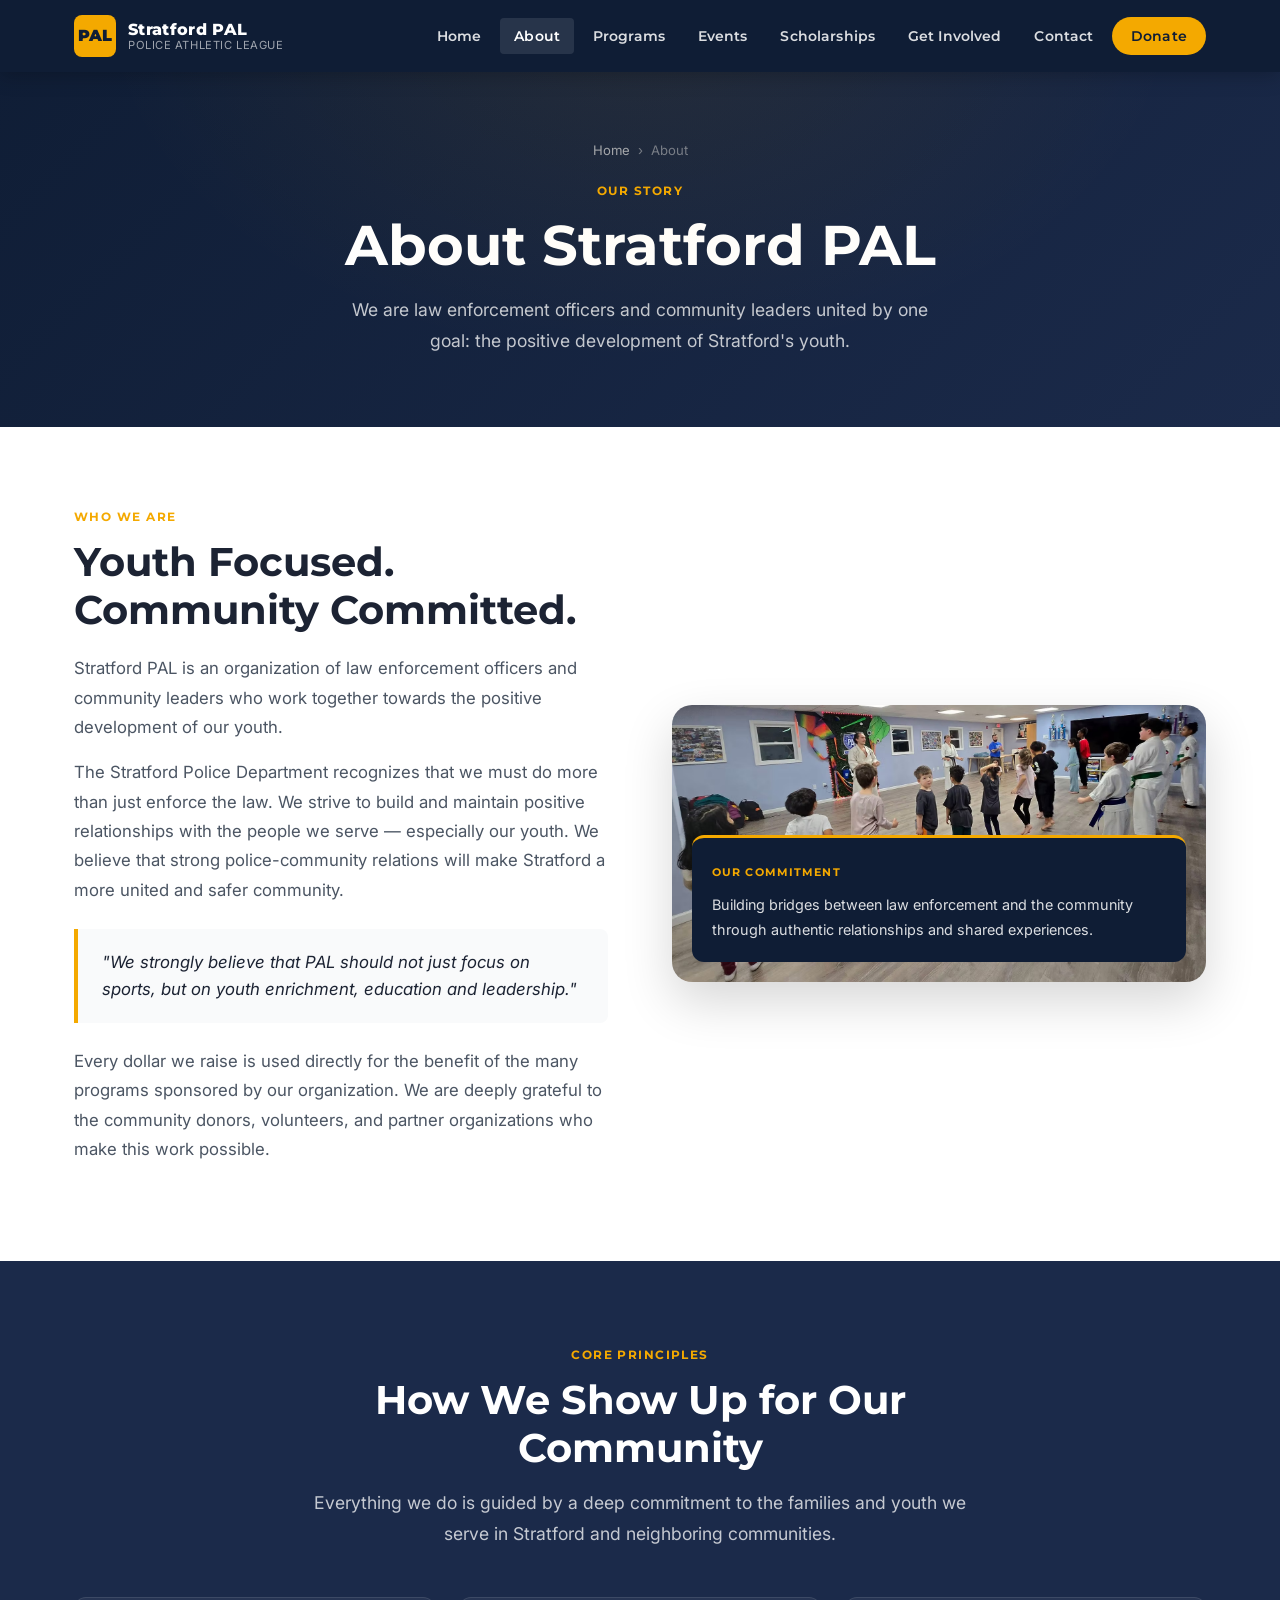
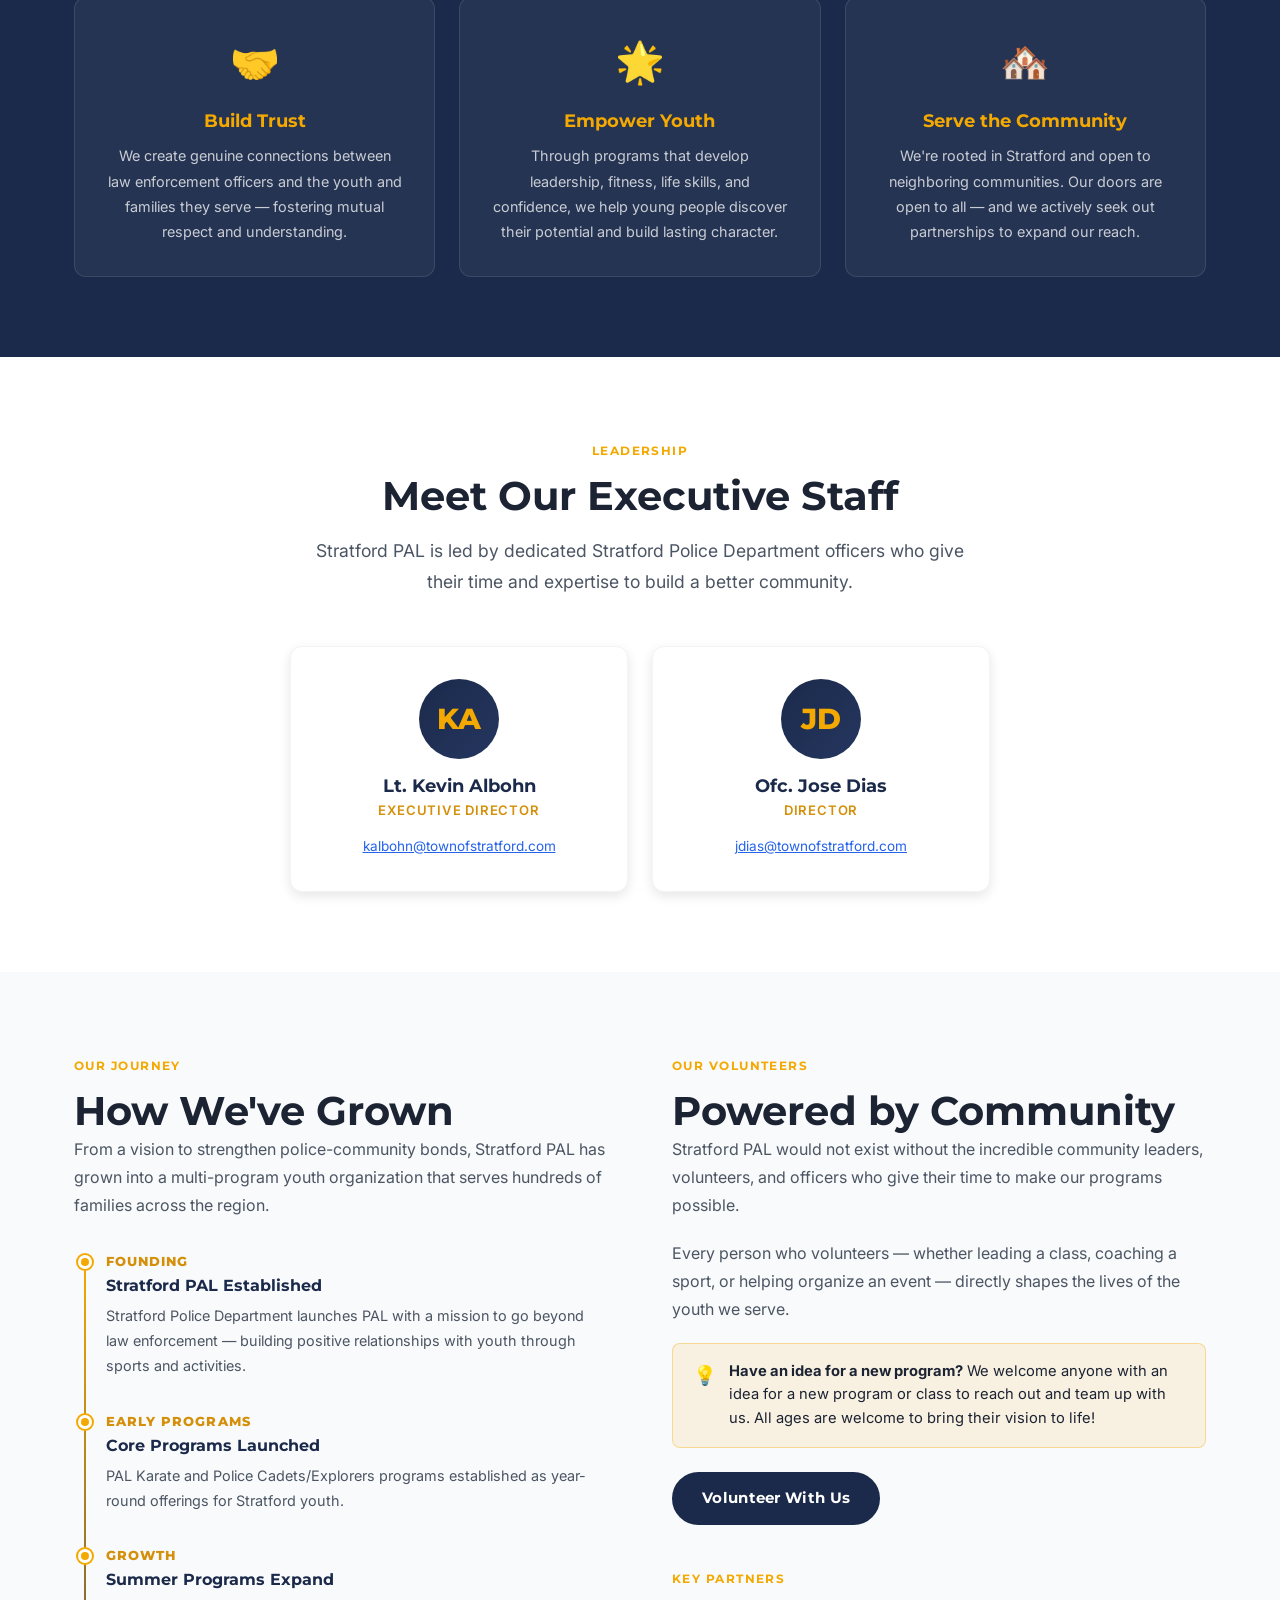
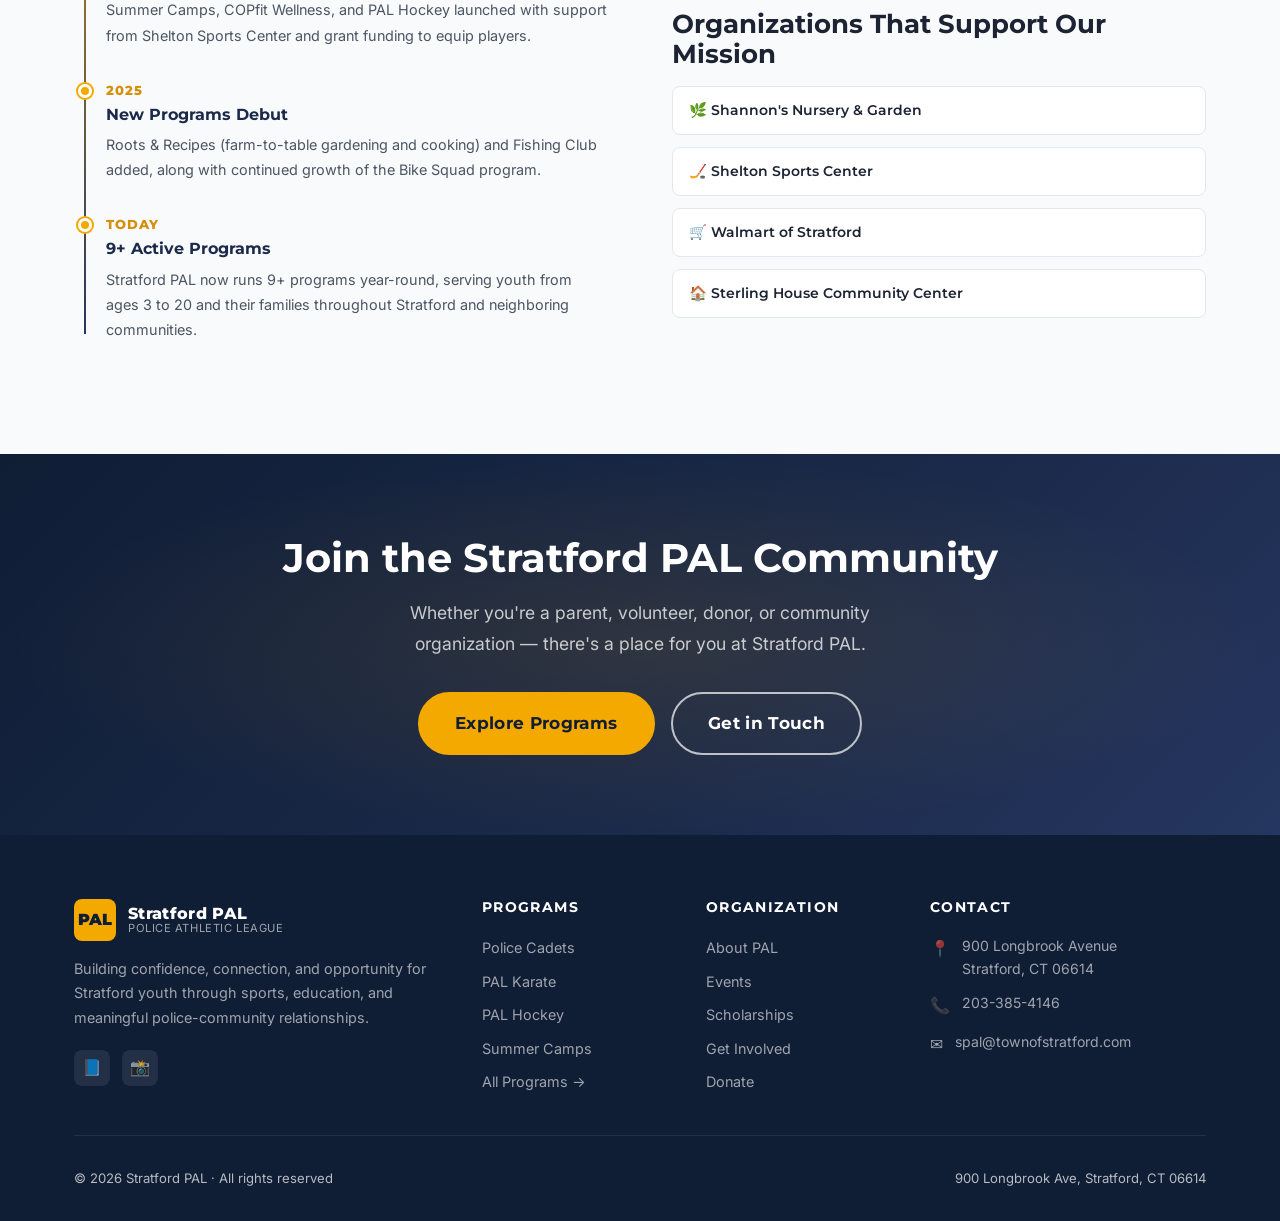
==== about.html @ ef8a8161 "Initial commit: Stratford PAL website redesign - Complete rebuild with 7 pages, modern design, and f" ====
<!DOCTYPE html>
<html lang="en">
<head>
  <meta charset="UTF-8" />
  <meta name="viewport" content="width=device-width, initial-scale=1.0" />
  <title>About Us — Stratford PAL</title>
  <meta name="description" content="Learn about the Stratford Police Athletic League — our mission, leadership team, history, and commitment to youth and community in Stratford, CT." />
  <link rel="preconnect" href="https://fonts.googleapis.com" />
  <link rel="preconnect" href="https://fonts.gstatic.com" crossorigin />
  <link href="https://fonts.googleapis.com/css2?family=Inter:wght@400;500;600&family=Montserrat:wght@600;700;800;900&display=swap" rel="stylesheet" />
  <link rel="stylesheet" href="css/styles.css" />
  <style>
    .animate-on-scroll {
      opacity: 0; transform: translateY(20px);
      transition: opacity 0.6s ease, transform 0.6s ease;
    }
    .animate-on-scroll.is-visible { opacity: 1; transform: translateY(0); }

    /* Timeline */
    .timeline { position: relative; padding-left: 32px; }
    .timeline::before {
      content: '';
      position: absolute;
      left: 10px; top: 8px; bottom: 8px;
      width: 2px;
      background: linear-gradient(to bottom, var(--gold), var(--navy-light));
    }
    .timeline-item { position: relative; margin-bottom: var(--space-8); }
    .timeline-dot {
      position: absolute;
      left: -28px; top: 4px;
      width: 14px; height: 14px;
      background: var(--gold);
      border-radius: 50%;
      border: 3px solid var(--white);
      box-shadow: 0 0 0 2px var(--gold);
    }
    .timeline-year {
      font-family: var(--font-head);
      font-weight: 800;
      font-size: 0.82rem;
      color: var(--gold-dark);
      text-transform: uppercase;
      letter-spacing: 0.08em;
      margin-bottom: var(--space-1);
    }
    .timeline-item h4 { color: var(--navy); margin-bottom: var(--space-2); font-size: 1rem; }
    .timeline-item p { font-size: 0.9rem; }

    /* Principles grid */
    .principles-grid {
      display: grid;
      grid-template-columns: repeat(3, 1fr);
      gap: var(--space-6);
    }
    .principle-card {
      text-align: center;
      padding: var(--space-8);
      background: rgba(255,255,255,0.05);
      border-radius: var(--radius-lg);
      border: 1px solid rgba(255,255,255,0.1);
    }
    .principle-card .p-icon { font-size: 2.5rem; margin-bottom: var(--space-4); }
    .principle-card h3 { color: var(--gold); margin-bottom: var(--space-3); font-size: 1.1rem; }
    .principle-card p { color: rgba(255,255,255,0.75); font-size: 0.9rem; }
    @media (max-width: 768px) {
      .principles-grid { grid-template-columns: 1fr; }
    }
  </style>
</head>
<body>

  <!-- Navigation -->
  <nav class="nav" role="navigation" aria-label="Main navigation">
    <div class="container">
      <div class="nav-inner">
        <a href="index.html" class="nav-logo">
          <div class="nav-logo-badge">PAL</div>
          <div class="nav-logo-text">
            <span class="nav-logo-name">Stratford PAL</span>
            <span class="nav-logo-sub">Police Athletic League</span>
          </div>
        </a>
        <div class="nav-links">
          <a href="index.html">Home</a>
          <a href="about.html" class="active">About</a>
          <a href="programs.html">Programs</a>
          <a href="events.html">Events</a>
          <a href="scholarships.html">Scholarships</a>
          <a href="get-involved.html">Get Involved</a>
          <a href="contact.html">Contact</a>
          <a href="https://donorbox.org/stratford-pal-donations" target="_blank" rel="noopener" class="nav-cta">Donate</a>
        </div>
        <button class="nav-hamburger" aria-label="Open menu" aria-expanded="false">
          <span></span><span></span><span></span>
        </button>
      </div>
    </div>
    <div class="nav-mobile">
      <a href="index.html">Home</a>
      <a href="about.html">About</a>
      <a href="programs.html">Programs</a>
      <a href="events.html">Events</a>
      <a href="scholarships.html">Scholarships</a>
      <a href="get-involved.html">Get Involved</a>
      <a href="contact.html">Contact</a>
      <a href="https://donorbox.org/stratford-pal-donations" target="_blank" rel="noopener">Donate</a>
    </div>
  </nav>

  <!-- Page Hero -->
  <section class="page-hero">
    <div class="container">
      <div class="breadcrumb">
        <a href="index.html">Home</a>
        <span>›</span>
        <span>About</span>
      </div>
      <span class="eyebrow">Our Story</span>
      <h1>About Stratford PAL</h1>
      <p>We are law enforcement officers and community leaders united by one goal: the positive development of Stratford's youth.</p>
    </div>
  </section>

  <!-- MISSION SECTION -->
  <section class="section">
    <div class="container">
      <div class="about-grid">
        <div class="about-content animate-on-scroll">
          <span class="eyebrow">Who We Are</span>
          <h2>Youth Focused.<br>Community Committed.</h2>
          <p>
            Stratford PAL is an organization of law enforcement officers and community leaders who work together towards the positive development of our youth.
          </p>
          <p>
            The Stratford Police Department recognizes that we must do more than just enforce the law. We strive to build and maintain positive relationships with the people we serve — especially our youth. We believe that strong police-community relations will make Stratford a more united and safer community.
          </p>
          <blockquote class="about-quote">
            "We strongly believe that PAL should not just focus on sports, but on youth enrichment, education and leadership."
          </blockquote>
          <p>
            Every dollar we raise is used directly for the benefit of the many programs sponsored by our organization. We are deeply grateful to the community donors, volunteers, and partner organizations who make this work possible.
          </p>
        </div>
        <div class="about-visual animate-on-scroll delay-2" style="position:relative;">
          <img src="assets/images/real-community.avif" alt="Stratford PAL officers and community members working together"
               style="width:100%;border-radius:var(--radius-xl);box-shadow:var(--shadow-xl);display:block;"/>
          <div style="position:absolute;bottom:var(--space-5);left:var(--space-5);right:var(--space-5);
                      background:var(--navy-dark);border-radius:var(--radius-lg);padding:var(--space-5);
                      border-top:3px solid var(--gold);">
            <span style="font-family:var(--font-head);font-weight:700;font-size:0.7rem;color:var(--gold);
                         text-transform:uppercase;letter-spacing:0.1em;">Our Commitment</span>
            <p style="color:rgba(255,255,255,0.85);font-size:0.9rem;margin-top:var(--space-2);margin-bottom:0;">
              Building bridges between law enforcement and the community through authentic relationships and shared experiences.
            </p>
          </div>
        </div>
      </div>
    </div>
  </section>

  <!-- PRINCIPLES -->
  <section class="section section--navy">
    <div class="container">
      <div class="section-header animate-on-scroll">
        <span class="eyebrow">Core Principles</span>
        <h2>How We Show Up for Our Community</h2>
        <p style="color: rgba(255,255,255,0.75);">Everything we do is guided by a deep commitment to the families and youth we serve in Stratford and neighboring communities.</p>
      </div>
      <div class="principles-grid">
        <div class="principle-card animate-on-scroll">
          <div class="p-icon">🤝</div>
          <h3>Build Trust</h3>
          <p>We create genuine connections between law enforcement officers and the youth and families they serve — fostering mutual respect and understanding.</p>
        </div>
        <div class="principle-card animate-on-scroll delay-1">
          <div class="p-icon">🌟</div>
          <h3>Empower Youth</h3>
          <p>Through programs that develop leadership, fitness, life skills, and confidence, we help young people discover their potential and build lasting character.</p>
        </div>
        <div class="principle-card animate-on-scroll delay-2">
          <div class="p-icon">🏘️</div>
          <h3>Serve the Community</h3>
          <p>We're rooted in Stratford and open to neighboring communities. Our doors are open to all — and we actively seek out partnerships to expand our reach.</p>
        </div>
      </div>
    </div>
  </section>

  <!-- LEADERSHIP TEAM -->
  <section class="section">
    <div class="container">
      <div class="section-header animate-on-scroll">
        <span class="eyebrow">Leadership</span>
        <h2>Meet Our Executive Staff</h2>
        <p>Stratford PAL is led by dedicated Stratford Police Department officers who give their time and expertise to build a better community.</p>
      </div>
      <div class="staff-grid animate-on-scroll delay-1">
        <div class="staff-card">
          <div class="staff-avatar">KA</div>
          <h3>Lt. Kevin Albohn</h3>
          <div class="staff-role">Executive Director</div>
          <a href="mailto:kalbohn@townofstratford.com" class="staff-email">kalbohn@townofstratford.com</a>
        </div>
        <div class="staff-card">
          <div class="staff-avatar">JD</div>
          <h3>Ofc. Jose Dias</h3>
          <div class="staff-role">Director</div>
          <a href="mailto:jdias@townofstratford.com" class="staff-email">jdias@townofstratford.com</a>
        </div>
      </div>
    </div>
  </section>

  <!-- HISTORY TIMELINE -->
  <section class="section section--bg">
    <div class="container">
      <div style="display: grid; grid-template-columns: 1fr 1fr; gap: var(--space-16); align-items: start;">
        <div class="animate-on-scroll">
          <span class="eyebrow">Our Journey</span>
          <h2>How We've Grown</h2>
          <p style="margin-bottom: var(--space-8);">From a vision to strengthen police-community bonds, Stratford PAL has grown into a multi-program youth organization that serves hundreds of families across the region.</p>
          <div class="timeline">
            <div class="timeline-item">
              <div class="timeline-dot"></div>
              <div class="timeline-year">Founding</div>
              <h4>Stratford PAL Established</h4>
              <p>Stratford Police Department launches PAL with a mission to go beyond law enforcement — building positive relationships with youth through sports and activities.</p>
            </div>
            <div class="timeline-item">
              <div class="timeline-dot"></div>
              <div class="timeline-year">Early Programs</div>
              <h4>Core Programs Launched</h4>
              <p>PAL Karate and Police Cadets/Explorers programs established as year-round offerings for Stratford youth.</p>
            </div>
            <div class="timeline-item">
              <div class="timeline-dot"></div>
              <div class="timeline-year">Growth</div>
              <h4>Summer Programs Expand</h4>
              <p>Summer Camps, COPfit Wellness, and PAL Hockey launched with support from Shelton Sports Center and grant funding to equip players.</p>
            </div>
            <div class="timeline-item">
              <div class="timeline-dot"></div>
              <div class="timeline-year">2025</div>
              <h4>New Programs Debut</h4>
              <p>Roots &amp; Recipes (farm-to-table gardening and cooking) and Fishing Club added, along with continued growth of the Bike Squad program.</p>
            </div>
            <div class="timeline-item">
              <div class="timeline-dot"></div>
              <div class="timeline-year">Today</div>
              <h4>9+ Active Programs</h4>
              <p>Stratford PAL now runs 9+ programs year-round, serving youth from ages 3 to 20 and their families throughout Stratford and neighboring communities.</p>
            </div>
          </div>
        </div>
        <div class="animate-on-scroll delay-2">
          <span class="eyebrow">Our Volunteers</span>
          <h2>Powered by Community</h2>
          <p style="margin-bottom: var(--space-5);">
            Stratford PAL would not exist without the incredible community leaders, volunteers, and officers who give their time to make our programs possible.
          </p>
          <p style="margin-bottom: var(--space-5);">
            Every person who volunteers — whether leading a class, coaching a sport, or helping organize an event — directly shapes the lives of the youth we serve.
          </p>
          <div class="notice-box" style="margin-bottom: var(--space-6);">
            <span class="notice-icon">💡</span>
            <div>
              <strong>Have an idea for a new program?</strong> We welcome anyone with an idea for a new program or class to reach out and team up with us. All ages are welcome to bring their vision to life!
            </div>
          </div>
          <a href="get-involved.html" class="btn btn-navy">Volunteer With Us</a>

          <div style="margin-top: var(--space-10);">
            <span class="eyebrow">Key Partners</span>
            <h3 style="margin: var(--space-2) 0 var(--space-4);">Organizations That Support Our Mission</h3>
            <div style="display: flex; flex-direction: column; gap: var(--space-3);">
              <div class="partner-chip" style="border-radius: var(--radius-md); padding: var(--space-3) var(--space-4); display: flex; align-items: center; gap: var(--space-3);">
                🌿 Shannon's Nursery &amp; Garden
              </div>
              <div class="partner-chip" style="border-radius: var(--radius-md); padding: var(--space-3) var(--space-4); display: flex; align-items: center; gap: var(--space-3);">
                🏒 Shelton Sports Center
              </div>
              <div class="partner-chip" style="border-radius: var(--radius-md); padding: var(--space-3) var(--space-4); display: flex; align-items: center; gap: var(--space-3);">
                🛒 Walmart of Stratford
              </div>
              <div class="partner-chip" style="border-radius: var(--radius-md); padding: var(--space-3) var(--space-4); display: flex; align-items: center; gap: var(--space-3);">
                🏠 Sterling House Community Center
              </div>
            </div>
          </div>
        </div>
      </div>
    </div>
  </section>

  <!-- CTA -->
  <section class="cta-banner">
    <div class="container">
      <h2>Join the Stratford PAL Community</h2>
      <p>Whether you're a parent, volunteer, donor, or community organization — there's a place for you at Stratford PAL.</p>
      <div class="btn-actions">
        <a href="programs.html" class="btn btn-primary btn-lg">Explore Programs</a>
        <a href="contact.html" class="btn btn-secondary btn-lg">Get in Touch</a>
      </div>
    </div>
  </section>

  <!-- Footer -->
  <footer class="footer">
    <div class="container">
      <div class="footer-grid">
        <div class="footer-brand">
          <a href="index.html" class="nav-logo" style="margin-bottom: var(--space-4);">
            <div class="nav-logo-badge">PAL</div>
            <div class="nav-logo-text">
              <span class="nav-logo-name">Stratford PAL</span>
              <span class="nav-logo-sub">Police Athletic League</span>
            </div>
          </a>
          <p>Building confidence, connection, and opportunity for Stratford youth through sports, education, and meaningful police-community relationships.</p>
          <div class="footer-social">
            <a href="https://www.facebook.com/stratfordpal" target="_blank" rel="noopener" aria-label="Facebook">📘</a>
            <a href="https://www.instagram.com/stratford_p.a.l." target="_blank" rel="noopener" aria-label="Instagram">📸</a>
          </div>
        </div>
        <div class="footer-col">
          <h4>Programs</h4>
          <ul>
            <li><a href="programs.html#police-cadets">Police Cadets</a></li>
            <li><a href="programs.html#karate">PAL Karate</a></li>
            <li><a href="programs.html#hockey">PAL Hockey</a></li>
            <li><a href="programs.html#summer-camps">Summer Camps</a></li>
            <li><a href="programs.html">All Programs →</a></li>
          </ul>
        </div>
        <div class="footer-col">
          <h4>Organization</h4>
          <ul>
            <li><a href="about.html">About PAL</a></li>
            <li><a href="events.html">Events</a></li>
            <li><a href="scholarships.html">Scholarships</a></li>
            <li><a href="get-involved.html">Get Involved</a></li>
            <li><a href="https://donorbox.org/stratford-pal-donations" target="_blank" rel="noopener">Donate</a></li>
          </ul>
        </div>
        <div class="footer-col">
          <h4>Contact</h4>
          <div class="footer-contact-item">
            <span class="fc-icon">📍</span>
            <span>900 Longbrook Avenue<br>Stratford, CT 06614</span>
          </div>
          <div class="footer-contact-item">
            <span class="fc-icon">📞</span>
            <a href="tel:+12033854146">203-385-4146</a>
          </div>
          <div class="footer-contact-item">
            <span class="fc-icon">✉️</span>
            <a href="mailto:spal@townofstratford.com">spal@townofstratford.com</a>
          </div>
        </div>
      </div>
      <div class="footer-bottom">
        <span>© 2026 Stratford PAL · All rights reserved</span>
        <span>900 Longbrook Ave, Stratford, CT 06614</span>
      </div>
    </div>
  </footer>

  <script src="js/main.js"></script>
</body>
</html>
---- css/styles.css ----
/* =============================================
   STRATFORD PAL — DESIGN SYSTEM & GLOBAL STYLES
   ============================================= */

/* --- Custom Properties (Design Tokens) --- */
:root {
  /* Colors */
  --navy:        #1B2A4A;
  --navy-dark:   #0F1D35;
  --navy-light:  #253660;
  --gold:        #F4A900;
  --gold-dark:   #D4900A;
  --gold-light:  #FFD166;
  --blue:        #2563EB;
  --blue-light:  #3B82F6;
  --red:         #DC2626;
  --white:       #FFFFFF;
  --off-white:   #F7F8FA;
  --gray-50:     #F9FAFB;
  --gray-100:    #F3F4F6;
  --gray-200:    #E5E7EB;
  --gray-300:    #D1D5DB;
  --gray-500:    #6B7280;
  --gray-700:    #374151;
  --gray-900:    #111827;
  --text:        #1C2333;
  --text-light:  #4B5563;
  --success:     #16A34A;

  /* Typography */
  --font-head: 'Montserrat', 'Inter', system-ui, sans-serif;
  --font-body: 'Inter', system-ui, sans-serif;

  /* Spacing */
  --space-1:  0.25rem;
  --space-2:  0.5rem;
  --space-3:  0.75rem;
  --space-4:  1rem;
  --space-5:  1.25rem;
  --space-6:  1.5rem;
  --space-8:  2rem;
  --space-10: 2.5rem;
  --space-12: 3rem;
  --space-16: 4rem;
  --space-20: 5rem;
  --space-24: 6rem;

  /* Radii */
  --radius-sm:  4px;
  --radius-md:  8px;
  --radius-lg:  12px;
  --radius-xl:  20px;
  --radius-full: 9999px;

  /* Shadows */
  --shadow-sm:  0 1px 3px rgba(0,0,0,.08), 0 1px 2px rgba(0,0,0,.06);
  --shadow-md:  0 4px 12px rgba(0,0,0,.10);
  --shadow-lg:  0 10px 30px rgba(0,0,0,.12);
  --shadow-xl:  0 20px 50px rgba(0,0,0,.16);

  /* Transitions */
  --transition: 0.2s ease;
  --transition-slow: 0.35s ease;

  /* Container */
  --container: 1180px;
}

/* --- Reset & Base --- */
*, *::before, *::after { box-sizing: border-box; margin: 0; padding: 0; }

html {
  scroll-behavior: smooth;
  font-size: 16px;
}

body {
  font-family: var(--font-body);
  color: var(--text);
  background: var(--white);
  line-height: 1.6;
  -webkit-font-smoothing: antialiased;
}

img { max-width: 100%; height: auto; display: block; }
a { color: inherit; text-decoration: none; }
ul { list-style: none; }
button { cursor: pointer; font-family: inherit; }
input, textarea, select { font-family: inherit; }

/* --- Typography --- */
h1, h2, h3, h4, h5, h6 {
  font-family: var(--font-head);
  font-weight: 700;
  line-height: 1.2;
  color: var(--text);
}
h1 { font-size: clamp(2rem, 5vw, 3.5rem); }
h2 { font-size: clamp(1.6rem, 3.5vw, 2.5rem); }
h3 { font-size: clamp(1.2rem, 2.5vw, 1.6rem); }
h4 { font-size: 1.2rem; }
p { line-height: 1.75; color: var(--text-light); }

/* --- Container --- */
.container {
  max-width: var(--container);
  margin: 0 auto;
  padding: 0 var(--space-6);
}
@media (max-width: 640px) {
  .container { padding: 0 var(--space-4); }
}

/* --- Section Spacing --- */
.section { padding: var(--space-20) 0; }
.section--sm { padding: var(--space-12) 0; }
.section--lg { padding: var(--space-24) 0; }
.section--bg { background: var(--gray-50); }
.section--navy { background: var(--navy); color: var(--white); }
.section--navy h1,
.section--navy h2,
.section--navy h3 { color: var(--white); }
.section--navy p { color: rgba(255,255,255,0.80); }

/* --- Section Labels / Eyebrows --- */
.eyebrow {
  display: inline-block;
  font-family: var(--font-head);
  font-size: 0.75rem;
  font-weight: 700;
  letter-spacing: 0.12em;
  text-transform: uppercase;
  color: var(--gold);
  margin-bottom: var(--space-3);
}
.section--navy .eyebrow { color: var(--gold); }

/* --- Section Headers --- */
.section-header {
  text-align: center;
  max-width: 680px;
  margin: 0 auto var(--space-12);
}
.section-header h2 { margin-bottom: var(--space-4); }
.section-header p { font-size: 1.1rem; }

/* --- Buttons --- */
.btn {
  display: inline-flex;
  align-items: center;
  gap: var(--space-2);
  padding: 0.8rem 1.75rem;
  border-radius: var(--radius-full);
  font-family: var(--font-head);
  font-size: 0.95rem;
  font-weight: 700;
  letter-spacing: 0.02em;
  border: 2px solid transparent;
  transition: all var(--transition);
  white-space: nowrap;
  text-decoration: none;
}
.btn:hover { transform: translateY(-2px); }
.btn:active { transform: translateY(0); }

.btn-primary {
  background: var(--gold);
  color: var(--navy-dark);
  border-color: var(--gold);
}
.btn-primary:hover { background: var(--gold-dark); border-color: var(--gold-dark); }

.btn-secondary {
  background: transparent;
  color: var(--white);
  border-color: rgba(255,255,255,0.7);
}
.btn-secondary:hover { background: rgba(255,255,255,0.12); border-color: var(--white); }

.btn-navy {
  background: var(--navy);
  color: var(--white);
  border-color: var(--navy);
}
.btn-navy:hover { background: var(--navy-dark); border-color: var(--navy-dark); }

.btn-outline {
  background: transparent;
  color: var(--navy);
  border-color: var(--navy);
}
.btn-outline:hover { background: var(--navy); color: var(--white); }

.btn-sm {
  padding: 0.55rem 1.2rem;
  font-size: 0.85rem;
}

.btn-lg {
  padding: 1rem 2.2rem;
  font-size: 1.05rem;
}

/* --- Cards --- */
.card {
  background: var(--white);
  border-radius: var(--radius-lg);
  box-shadow: var(--shadow-md);
  overflow: hidden;
  transition: transform var(--transition), box-shadow var(--transition);
}
.card:hover { transform: translateY(-4px); box-shadow: var(--shadow-lg); }
.card-body { padding: var(--space-6); }
.card-icon {
  font-size: 2.5rem;
  margin-bottom: var(--space-4);
  display: block;
}
.card h3 { margin-bottom: var(--space-3); color: var(--navy); }
.card p { font-size: 0.95rem; }

/* --- Badge --- */
.badge {
  display: inline-block;
  padding: 0.25rem 0.75rem;
  border-radius: var(--radius-full);
  font-size: 0.78rem;
  font-weight: 600;
  font-family: var(--font-head);
  letter-spacing: 0.03em;
}
.badge-gold { background: rgba(244,169,0,0.15); color: #A07000; }
.badge-navy { background: rgba(27,42,74,0.1); color: var(--navy); }
.badge-blue { background: rgba(37,99,235,0.1); color: var(--blue); }
.badge-green { background: rgba(22,163,74,0.1); color: var(--success); }

/* --- Grid Helpers --- */
.grid-2 { display: grid; grid-template-columns: repeat(2, 1fr); gap: var(--space-6); }
.grid-3 { display: grid; grid-template-columns: repeat(3, 1fr); gap: var(--space-6); }
.grid-4 { display: grid; grid-template-columns: repeat(4, 1fr); gap: var(--space-6); }

@media (max-width: 1024px) {
  .grid-4 { grid-template-columns: repeat(2, 1fr); }
}
@media (max-width: 768px) {
  .grid-2, .grid-3 { grid-template-columns: 1fr; }
  .grid-4 { grid-template-columns: 1fr; }
}

/* ============================================================
   NAVIGATION
   ============================================================ */
.nav {
  position: fixed;
  top: 0; left: 0; right: 0;
  z-index: 1000;
  background: var(--navy-dark);
  box-shadow: 0 2px 20px rgba(0,0,0,0.25);
  transition: background var(--transition-slow), box-shadow var(--transition-slow);
}
.nav.scrolled {
  background: var(--navy-dark);
  box-shadow: 0 2px 20px rgba(0,0,0,0.25);
}
.nav-inner {
  display: flex;
  align-items: center;
  justify-content: space-between;
  height: 72px;
}
.nav-logo {
  display: flex;
  align-items: center;
  gap: var(--space-3);
  text-decoration: none;
}
.nav-logo-badge {
  width: 42px;
  height: 42px;
  background: var(--gold);
  border-radius: var(--radius-md);
  display: flex;
  align-items: center;
  justify-content: center;
  font-family: var(--font-head);
  font-weight: 900;
  font-size: 1rem;
  color: var(--navy-dark);
  letter-spacing: -0.02em;
  flex-shrink: 0;
}
.nav-logo-text {
  display: flex;
  flex-direction: column;
  line-height: 1.1;
}
.nav-logo-name {
  font-family: var(--font-head);
  font-weight: 800;
  font-size: 1rem;
  color: var(--white);
  letter-spacing: 0.02em;
}
.nav-logo-sub {
  font-size: 0.7rem;
  color: rgba(255,255,255,0.6);
  letter-spacing: 0.05em;
  text-transform: uppercase;
}
.nav-links {
  display: flex;
  align-items: center;
  gap: var(--space-1);
}
.nav-links a {
  padding: 0.45rem 0.9rem;
  border-radius: var(--radius-sm);
  font-family: var(--font-head);
  font-size: 0.88rem;
  font-weight: 600;
  color: rgba(255,255,255,0.85);
  transition: color var(--transition), background var(--transition);
  letter-spacing: 0.01em;
}
.nav-links a:hover,
.nav-links a.active { color: var(--white); background: rgba(255,255,255,0.1); }
.nav-cta {
  background: var(--gold) !important;
  color: var(--navy-dark) !important;
  border-radius: var(--radius-full) !important;
  padding: 0.5rem 1.2rem !important;
}
.nav-cta:hover { background: var(--gold-dark) !important; }

.nav-hamburger {
  display: none;
  flex-direction: column;
  gap: 5px;
  background: none;
  border: none;
  padding: var(--space-2);
  cursor: pointer;
}
.nav-hamburger span {
  display: block;
  width: 24px;
  height: 2px;
  background: var(--white);
  transition: all var(--transition);
  border-radius: 2px;
}

/* Mobile nav */
.nav-mobile {
  display: none;
  flex-direction: column;
  background: var(--navy-dark);
  padding: var(--space-4) var(--space-6);
  border-top: 1px solid rgba(255,255,255,0.1);
}
.nav-mobile.open { display: flex; }
.nav-mobile a {
  padding: var(--space-3) 0;
  color: rgba(255,255,255,0.85);
  font-family: var(--font-head);
  font-weight: 600;
  font-size: 1rem;
  border-bottom: 1px solid rgba(255,255,255,0.08);
  transition: color var(--transition);
}
.nav-mobile a:last-child { border-bottom: none; }
.nav-mobile a:hover { color: var(--gold); }

@media (max-width: 900px) {
  .nav-links { display: none; }
  .nav-hamburger { display: flex; }
}

/* ============================================================
   HERO
   ============================================================ */
.hero {
  min-height: 100vh;
  background: linear-gradient(145deg, var(--navy-dark) 0%, var(--navy) 50%, var(--navy-light) 100%);
  display: flex;
  align-items: center;
  position: relative;
  overflow: hidden;
  padding: 120px 0 80px;
}
.hero::before {
  content: '';
  position: absolute;
  inset: 0;
  background:
    radial-gradient(ellipse at 70% 50%, rgba(244,169,0,0.08) 0%, transparent 65%),
    radial-gradient(ellipse at 20% 80%, rgba(37,99,235,0.1) 0%, transparent 50%);
  pointer-events: none;
}
.hero-grid {
  display: grid;
  grid-template-columns: 1fr 1fr;
  gap: var(--space-16);
  align-items: center;
}
.hero-content { position: relative; z-index: 1; }
.hero-eyebrow {
  display: inline-flex;
  align-items: center;
  gap: var(--space-2);
  background: rgba(244,169,0,0.15);
  border: 1px solid rgba(244,169,0,0.3);
  border-radius: var(--radius-full);
  padding: 0.4rem 1rem;
  font-family: var(--font-head);
  font-size: 0.78rem;
  font-weight: 700;
  letter-spacing: 0.1em;
  text-transform: uppercase;
  color: var(--gold);
  margin-bottom: var(--space-5);
}
.hero h1 {
  color: var(--white);
  font-size: clamp(2.4rem, 5vw, 3.8rem);
  line-height: 1.1;
  margin-bottom: var(--space-5);
}
.hero h1 span { color: var(--gold); }
.hero-sub {
  font-size: 1.15rem;
  color: rgba(255,255,255,0.78);
  line-height: 1.75;
  margin-bottom: var(--space-8);
  max-width: 520px;
}
.hero-actions {
  display: flex;
  flex-wrap: wrap;
  gap: var(--space-4);
  align-items: center;
}
.hero-stats {
  display: flex;
  gap: var(--space-8);
  margin-top: var(--space-10);
  padding-top: var(--space-8);
  border-top: 1px solid rgba(255,255,255,0.12);
}
.hero-stat-num {
  font-family: var(--font-head);
  font-size: 2rem;
  font-weight: 800;
  color: var(--gold);
}
.hero-stat-label {
  font-size: 0.85rem;
  color: rgba(255,255,255,0.6);
}

/* Hero visual panel */
.hero-visual {
  position: relative;
  z-index: 1;
}
.hero-card-stack {
  position: relative;
}
.hero-main-card {
  background: rgba(255,255,255,0.07);
  backdrop-filter: blur(12px);
  border: 1px solid rgba(255,255,255,0.12);
  border-radius: var(--radius-xl);
  padding: var(--space-8);
  color: var(--white);
}
.hero-main-card h3 { color: var(--white); margin-bottom: var(--space-6); font-size: 1.1rem; }
.hero-program-list { display: flex; flex-direction: column; gap: var(--space-3); }
.hero-program-item {
  display: flex;
  align-items: center;
  gap: var(--space-3);
  padding: var(--space-3) var(--space-4);
  background: rgba(255,255,255,0.06);
  border-radius: var(--radius-md);
  font-size: 0.9rem;
  color: rgba(255,255,255,0.85);
  font-weight: 500;
}
.hero-program-item .prog-icon { font-size: 1.3rem; }
.hero-program-item .prog-badge {
  margin-left: auto;
  font-size: 0.7rem;
  background: rgba(244,169,0,0.2);
  color: var(--gold);
  padding: 2px 8px;
  border-radius: var(--radius-full);
  font-weight: 700;
}
.hero-floating-badge {
  position: absolute;
  bottom: -16px;
  left: -20px;
  background: var(--gold);
  color: var(--navy-dark);
  border-radius: var(--radius-lg);
  padding: var(--space-4) var(--space-5);
  font-family: var(--font-head);
  font-weight: 700;
  box-shadow: var(--shadow-lg);
}
.hero-floating-badge .big-num {
  font-size: 2rem;
  display: block;
  line-height: 1;
}
.hero-floating-badge .badge-label {
  font-size: 0.7rem;
  opacity: 0.8;
}

@media (max-width: 900px) {
  .hero-grid { grid-template-columns: 1fr; }
  .hero-visual { display: none; }
  .hero { min-height: auto; padding: 100px 0 60px; }
  .hero-stats { gap: var(--space-6); }
}

/* ============================================================
   MISSION STRIP
   ============================================================ */
.mission-strip {
  background: var(--gold);
  padding: var(--space-8) 0;
}
.mission-strip-inner {
  display: flex;
  align-items: center;
  gap: var(--space-8);
  justify-content: center;
  text-align: center;
  flex-wrap: wrap;
}
.mission-strip-item {
  display: flex;
  flex-direction: column;
  align-items: center;
  gap: var(--space-2);
}
.mission-strip-icon {
  font-size: 2rem;
  line-height: 1;
}
.mission-strip-label {
  font-family: var(--font-head);
  font-size: 0.9rem;
  font-weight: 700;
  color: var(--navy-dark);
}

/* ============================================================
   ABOUT / VALUE PROP
   ============================================================ */
.about-grid {
  display: grid;
  grid-template-columns: 1fr 1fr;
  gap: var(--space-16);
  align-items: center;
}
.about-visual {
  position: relative;
}
.about-visual-box {
  background: linear-gradient(135deg, var(--navy) 0%, var(--navy-light) 100%);
  border-radius: var(--radius-xl);
  padding: var(--space-12);
  color: var(--white);
  position: relative;
  overflow: hidden;
}
.about-visual-box::before {
  content: '';
  position: absolute;
  top: -40px; right: -40px;
  width: 160px; height: 160px;
  background: rgba(244,169,0,0.15);
  border-radius: 50%;
}
.about-pillars {
  display: grid;
  grid-template-columns: 1fr 1fr;
  gap: var(--space-4);
  margin-top: var(--space-6);
}
.about-pillar {
  background: rgba(255,255,255,0.08);
  border-radius: var(--radius-md);
  padding: var(--space-4);
}
.about-pillar h4 { color: var(--gold); font-size: 0.85rem; margin-bottom: var(--space-1); }
.about-pillar p { font-size: 0.82rem; color: rgba(255,255,255,0.7); }
.about-content .eyebrow { display: block; }
.about-content h2 { margin-bottom: var(--space-5); }
.about-content p { margin-bottom: var(--space-4); font-size: 1.05rem; }
.about-quote {
  background: var(--gray-50);
  border-left: 4px solid var(--gold);
  border-radius: 0 var(--radius-md) var(--radius-md) 0;
  padding: var(--space-5) var(--space-6);
  margin: var(--space-6) 0;
  font-style: italic;
  color: var(--text);
  font-size: 1.05rem;
}

@media (max-width: 768px) {
  .about-grid { grid-template-columns: 1fr; }
  .about-visual { order: 2; }
}

/* ============================================================
   PROGRAMS SECTION
   ============================================================ */
.programs-grid {
  display: grid;
  grid-template-columns: repeat(3, 1fr);
  gap: var(--space-6);
}
.program-card {
  background: var(--white);
  border-radius: var(--radius-lg);
  box-shadow: var(--shadow-sm);
  border: 1px solid var(--gray-200);
  padding: var(--space-6);
  transition: all var(--transition);
  position: relative;
  overflow: hidden;
}
.program-card::before {
  content: '';
  position: absolute;
  top: 0; left: 0; right: 0;
  height: 4px;
  background: linear-gradient(90deg, var(--gold), var(--navy-light));
  opacity: 0;
  transition: opacity var(--transition);
}
.program-card:hover {
  transform: translateY(-4px);
  box-shadow: var(--shadow-lg);
  border-color: transparent;
}
.program-card:hover::before { opacity: 1; }
.program-icon { font-size: 2.2rem; margin-bottom: var(--space-4); }
.program-category {
  margin-bottom: var(--space-3);
}
.program-card h3 { font-size: 1.15rem; color: var(--navy); margin-bottom: var(--space-3); }
.program-card p { font-size: 0.9rem; line-height: 1.65; margin-bottom: var(--space-4); }
.program-meta {
  display: flex;
  flex-direction: column;
  gap: var(--space-2);
  margin-bottom: var(--space-5);
  padding-top: var(--space-4);
  border-top: 1px solid var(--gray-100);
}
.program-meta-item {
  display: flex;
  align-items: center;
  gap: var(--space-2);
  font-size: 0.82rem;
  color: var(--text-light);
}
.program-meta-item .meta-icon { font-size: 0.9rem; }

@media (max-width: 1024px) {
  .programs-grid { grid-template-columns: repeat(2, 1fr); }
}
@media (max-width: 640px) {
  .programs-grid { grid-template-columns: 1fr; }
}

/* ============================================================
   EVENTS
   ============================================================ */
.events-list { display: flex; flex-direction: column; gap: var(--space-4); }
.event-card {
  display: grid;
  grid-template-columns: auto 1fr auto;
  align-items: center;
  gap: var(--space-6);
  background: var(--white);
  border-radius: var(--radius-lg);
  padding: var(--space-5) var(--space-6);
  box-shadow: var(--shadow-sm);
  border: 1px solid var(--gray-200);
  transition: all var(--transition);
}
.event-card:hover { box-shadow: var(--shadow-md); border-color: var(--gray-300); }
.event-date-block {
  background: var(--navy);
  color: var(--white);
  border-radius: var(--radius-md);
  padding: var(--space-3) var(--space-4);
  text-align: center;
  min-width: 72px;
}
.event-date-block .date-main {
  font-family: var(--font-head);
  font-weight: 800;
  font-size: 1.4rem;
  line-height: 1;
  color: var(--gold);
}
.event-date-block .date-sub {
  font-size: 0.7rem;
  text-transform: uppercase;
  letter-spacing: 0.08em;
  opacity: 0.75;
  margin-top: 2px;
}
.event-info h4 { font-size: 1.05rem; color: var(--navy); margin-bottom: var(--space-1); }
.event-info p { font-size: 0.88rem; margin: 0; }
.event-detail {
  display: flex;
  align-items: center;
  gap: var(--space-1);
  font-size: 0.82rem;
  color: var(--text-light);
  margin-top: var(--space-1);
}

@media (max-width: 640px) {
  .event-card { grid-template-columns: auto 1fr; }
  .event-card .btn { display: none; }
}

/* ============================================================
   STATS SECTION
   ============================================================ */
.stats-grid {
  display: grid;
  grid-template-columns: repeat(4, 1fr);
  gap: var(--space-6);
  text-align: center;
}
.stat-item { padding: var(--space-8); }
.stat-num {
  font-family: var(--font-head);
  font-size: clamp(2.5rem, 5vw, 3.5rem);
  font-weight: 800;
  color: var(--gold);
  line-height: 1;
  margin-bottom: var(--space-2);
}
.stat-label {
  font-size: 0.95rem;
  color: rgba(255,255,255,0.7);
  font-weight: 500;
}

@media (max-width: 768px) {
  .stats-grid { grid-template-columns: repeat(2, 1fr); }
}

/* ============================================================
   GET INVOLVED / WAYS TO HELP
   ============================================================ */
.involve-grid {
  display: grid;
  grid-template-columns: repeat(2, 1fr);
  gap: var(--space-6);
}
.involve-card {
  background: var(--white);
  border-radius: var(--radius-lg);
  padding: var(--space-8);
  border: 1px solid var(--gray-200);
  transition: all var(--transition);
  position: relative;
  overflow: hidden;
}
.involve-card::after {
  content: '';
  position: absolute;
  bottom: 0; left: 0; right: 0;
  height: 3px;
  background: var(--gold);
  transform: scaleX(0);
  transition: transform var(--transition);
  transform-origin: left;
}
.involve-card:hover { box-shadow: var(--shadow-lg); border-color: transparent; }
.involve-card:hover::after { transform: scaleX(1); }
.involve-icon { font-size: 2.5rem; margin-bottom: var(--space-4); }
.involve-card h3 { color: var(--navy); margin-bottom: var(--space-3); }
.involve-card p { margin-bottom: var(--space-5); font-size: 0.95rem; }

@media (max-width: 640px) {
  .involve-grid { grid-template-columns: 1fr; }
}

/* ============================================================
   CTA BANNER
   ============================================================ */
.cta-banner {
  background: linear-gradient(135deg, var(--navy-dark) 0%, var(--navy) 60%, var(--navy-light) 100%);
  padding: var(--space-20) 0;
  text-align: center;
  position: relative;
  overflow: hidden;
}
.cta-banner::before {
  content: '';
  position: absolute;
  inset: 0;
  background: radial-gradient(ellipse at center, rgba(244,169,0,0.1) 0%, transparent 70%);
}
.cta-banner h2 { color: var(--white); margin-bottom: var(--space-4); position: relative; }
.cta-banner p { color: rgba(255,255,255,0.75); font-size: 1.1rem; margin-bottom: var(--space-8); position: relative; max-width: 560px; margin-left: auto; margin-right: auto; }
.cta-banner .btn-actions { display: flex; justify-content: center; gap: var(--space-4); flex-wrap: wrap; position: relative; }

/* ============================================================
   PARTNERS
   ============================================================ */
.partners-row {
  display: flex;
  flex-wrap: wrap;
  gap: var(--space-4);
  justify-content: center;
  align-items: center;
}
.partner-chip {
  background: var(--white);
  border: 1px solid var(--gray-200);
  border-radius: var(--radius-full);
  padding: var(--space-3) var(--space-6);
  font-size: 0.9rem;
  font-weight: 600;
  color: var(--text);
  font-family: var(--font-head);
  transition: all var(--transition);
}
.partner-chip:hover { border-color: var(--navy); color: var(--navy); box-shadow: var(--shadow-sm); }

/* ============================================================
   SCHOLARSHIPS
   ============================================================ */
.scholarship-highlight {
  background: linear-gradient(135deg, var(--navy) 0%, var(--navy-light) 100%);
  border-radius: var(--radius-xl);
  padding: var(--space-12);
  color: var(--white);
  display: grid;
  grid-template-columns: 1fr 1fr;
  gap: var(--space-10);
  align-items: center;
}
.scholarship-highlight h2 { color: var(--white); margin-bottom: var(--space-4); }
.scholarship-highlight p { color: rgba(255,255,255,0.8); font-size: 1.05rem; margin-bottom: var(--space-6); }
.scholarship-points {
  display: flex;
  flex-direction: column;
  gap: var(--space-4);
}
.scholarship-point {
  display: flex;
  align-items: flex-start;
  gap: var(--space-4);
  background: rgba(255,255,255,0.07);
  border-radius: var(--radius-md);
  padding: var(--space-4);
}
.scholarship-point .point-icon { font-size: 1.5rem; flex-shrink: 0; }
.scholarship-point h4 { color: var(--gold); margin-bottom: var(--space-1); font-size: 0.9rem; }
.scholarship-point p { font-size: 0.85rem; color: rgba(255,255,255,0.7); margin: 0; }

@media (max-width: 768px) {
  .scholarship-highlight { grid-template-columns: 1fr; }
}

/* ============================================================
   STAFF / TEAM
   ============================================================ */
.staff-grid {
  display: grid;
  grid-template-columns: repeat(2, 1fr);
  gap: var(--space-6);
  max-width: 700px;
  margin: 0 auto;
}
.staff-card {
  background: var(--white);
  border-radius: var(--radius-lg);
  padding: var(--space-8);
  text-align: center;
  box-shadow: var(--shadow-md);
  border: 1px solid var(--gray-100);
}
.staff-avatar {
  width: 80px; height: 80px;
  border-radius: 50%;
  background: linear-gradient(135deg, var(--navy) 0%, var(--navy-light) 100%);
  display: flex;
  align-items: center;
  justify-content: center;
  font-family: var(--font-head);
  font-size: 1.8rem;
  font-weight: 800;
  color: var(--gold);
  margin: 0 auto var(--space-4);
}
.staff-card h3 { font-size: 1.1rem; color: var(--navy); margin-bottom: var(--space-1); }
.staff-role {
  font-size: 0.82rem;
  font-weight: 600;
  color: var(--gold-dark);
  text-transform: uppercase;
  letter-spacing: 0.06em;
  margin-bottom: var(--space-3);
}
.staff-email {
  font-size: 0.85rem;
  color: var(--blue);
  text-decoration: underline;
}

@media (max-width: 640px) {
  .staff-grid { grid-template-columns: 1fr; }
}

/* ============================================================
   CONTACT
   ============================================================ */
.contact-grid {
  display: grid;
  grid-template-columns: 1fr 1fr;
  gap: var(--space-12);
  align-items: start;
}
.contact-info-items {
  display: flex;
  flex-direction: column;
  gap: var(--space-5);
}
.contact-info-item {
  display: flex;
  align-items: flex-start;
  gap: var(--space-4);
}
.contact-icon {
  width: 48px; height: 48px;
  background: var(--navy);
  border-radius: var(--radius-md);
  display: flex;
  align-items: center;
  justify-content: center;
  font-size: 1.3rem;
  flex-shrink: 0;
}
.contact-info-item h4 { font-size: 0.85rem; color: var(--text-light); text-transform: uppercase; letter-spacing: 0.08em; margin-bottom: var(--space-1); }
.contact-info-item p, .contact-info-item a { font-size: 1rem; font-weight: 600; color: var(--text); }
.contact-info-item a:hover { color: var(--blue); }

/* Contact Form */
.contact-form {
  background: var(--white);
  border-radius: var(--radius-xl);
  padding: var(--space-8);
  box-shadow: var(--shadow-md);
  border: 1px solid var(--gray-100);
}
.contact-form h3 { margin-bottom: var(--space-6); color: var(--navy); }
.form-group { margin-bottom: var(--space-5); }
.form-group label {
  display: block;
  font-size: 0.85rem;
  font-weight: 600;
  color: var(--text);
  margin-bottom: var(--space-2);
  font-family: var(--font-head);
}
.form-group input,
.form-group textarea,
.form-group select {
  width: 100%;
  padding: 0.75rem 1rem;
  border: 1.5px solid var(--gray-200);
  border-radius: var(--radius-md);
  font-size: 0.95rem;
  color: var(--text);
  background: var(--white);
  transition: border-color var(--transition), box-shadow var(--transition);
  outline: none;
}
.form-group input:focus,
.form-group textarea:focus,
.form-group select:focus {
  border-color: var(--navy);
  box-shadow: 0 0 0 3px rgba(27,42,74,0.1);
}
.form-group textarea { resize: vertical; min-height: 120px; }
.form-row { display: grid; grid-template-columns: 1fr 1fr; gap: var(--space-4); }

@media (max-width: 768px) {
  .contact-grid { grid-template-columns: 1fr; }
  .form-row { grid-template-columns: 1fr; }
}

/* ============================================================
   PAGE HERO (inner pages)
   ============================================================ */
.page-hero {
  background: linear-gradient(135deg, var(--navy-dark) 0%, var(--navy) 100%);
  padding: 140px 0 70px;
  text-align: center;
  position: relative;
  overflow: hidden;
}
.page-hero::before {
  content: '';
  position: absolute;
  inset: 0;
  background: radial-gradient(ellipse at center top, rgba(244,169,0,0.08) 0%, transparent 60%);
}
.page-hero .eyebrow { color: var(--gold); margin-bottom: var(--space-3); }
.page-hero h1 { color: var(--white); margin-bottom: var(--space-4); }
.page-hero p { color: rgba(255,255,255,0.75); font-size: 1.1rem; max-width: 600px; margin: 0 auto; }

/* ============================================================
   BREADCRUMB
   ============================================================ */
.breadcrumb {
  display: flex;
  align-items: center;
  gap: var(--space-2);
  font-size: 0.82rem;
  color: rgba(255,255,255,0.5);
  justify-content: center;
  margin-bottom: var(--space-4);
}
.breadcrumb a { color: rgba(255,255,255,0.6); }
.breadcrumb a:hover { color: var(--gold); }
.breadcrumb span { color: rgba(255,255,255,0.4); }

/* ============================================================
   FOOTER
   ============================================================ */
.footer {
  background: var(--navy-dark);
  color: rgba(255,255,255,0.7);
  padding: var(--space-16) 0 var(--space-8);
}
.footer-grid {
  display: grid;
  grid-template-columns: 2fr 1fr 1fr 1.5fr;
  gap: var(--space-10);
  padding-bottom: var(--space-10);
  border-bottom: 1px solid rgba(255,255,255,0.08);
  margin-bottom: var(--space-8);
}
.footer-brand p {
  font-size: 0.9rem;
  line-height: 1.7;
  margin: var(--space-4) 0 var(--space-5);
  color: rgba(255,255,255,0.6);
}
.footer-social {
  display: flex;
  gap: var(--space-3);
}
.footer-social a {
  width: 36px; height: 36px;
  background: rgba(255,255,255,0.08);
  border-radius: var(--radius-md);
  display: flex;
  align-items: center;
  justify-content: center;
  font-size: 1rem;
  transition: background var(--transition), transform var(--transition);
}
.footer-social a:hover { background: var(--gold); transform: translateY(-2px); }
.footer-col h4 {
  color: var(--white);
  font-size: 0.85rem;
  font-weight: 700;
  text-transform: uppercase;
  letter-spacing: 0.1em;
  margin-bottom: var(--space-5);
}
.footer-col ul { display: flex; flex-direction: column; gap: var(--space-2); }
.footer-col ul a {
  font-size: 0.9rem;
  color: rgba(255,255,255,0.6);
  transition: color var(--transition);
}
.footer-col ul a:hover { color: var(--gold); }
.footer-contact-item {
  display: flex;
  align-items: flex-start;
  gap: var(--space-3);
  font-size: 0.88rem;
  margin-bottom: var(--space-3);
  color: rgba(255,255,255,0.6);
}
.footer-contact-item .fc-icon { font-size: 1rem; flex-shrink: 0; margin-top: 1px; }
.footer-contact-item a { color: rgba(255,255,255,0.6); }
.footer-contact-item a:hover { color: var(--gold); }
.footer-bottom {
  display: flex;
  justify-content: space-between;
  align-items: center;
  font-size: 0.82rem;
  flex-wrap: wrap;
  gap: var(--space-3);
}
.footer-bottom a { color: rgba(255,255,255,0.5); }
.footer-bottom a:hover { color: var(--gold); }

@media (max-width: 1024px) {
  .footer-grid { grid-template-columns: 1fr 1fr; }
}
@media (max-width: 640px) {
  .footer-grid { grid-template-columns: 1fr; }
  .footer-bottom { flex-direction: column; text-align: center; }
}

/* ============================================================
   UTILITY
   ============================================================ */
.text-center { text-align: center; }
.text-gold { color: var(--gold); }
.text-navy { color: var(--navy); }
.text-white { color: var(--white); }
.mt-4 { margin-top: var(--space-4); }
.mt-6 { margin-top: var(--space-6); }
.mt-8 { margin-top: var(--space-8); }
.mb-4 { margin-bottom: var(--space-4); }
.mb-6 { margin-bottom: var(--space-6); }
.mb-8 { margin-bottom: var(--space-8); }
.hidden { display: none; }

/* Divider line */
.divider {
  width: 60px;
  height: 4px;
  background: var(--gold);
  border-radius: 2px;
  margin: var(--space-4) 0;
}
.divider-center { margin-left: auto; margin-right: auto; }

/* Alert / notice box */
.notice-box {
  background: rgba(244,169,0,0.1);
  border: 1px solid rgba(244,169,0,0.35);
  border-radius: var(--radius-md);
  padding: var(--space-4) var(--space-5);
  display: flex;
  align-items: flex-start;
  gap: var(--space-3);
  font-size: 0.92rem;
}
.notice-box .notice-icon { font-size: 1.2rem; flex-shrink: 0; }

/* ============================================================
   ANIMATIONS
   ============================================================ */
@keyframes fadeInUp {
  from { opacity: 0; transform: translateY(24px); }
  to   { opacity: 1; transform: translateY(0); }
}
.animate-fadeInUp { animation: fadeInUp 0.6s ease both; }
.delay-1 { animation-delay: 0.1s; }
.delay-2 { animation-delay: 0.2s; }
.delay-3 { animation-delay: 0.3s; }
.delay-4 { animation-delay: 0.4s; }

/* Print */
@media print {
  .nav, .footer, .btn, .hero-visual { display: none !important; }
  .hero { padding-top: 20px; min-height: auto; }
  body { color: #000; }
}
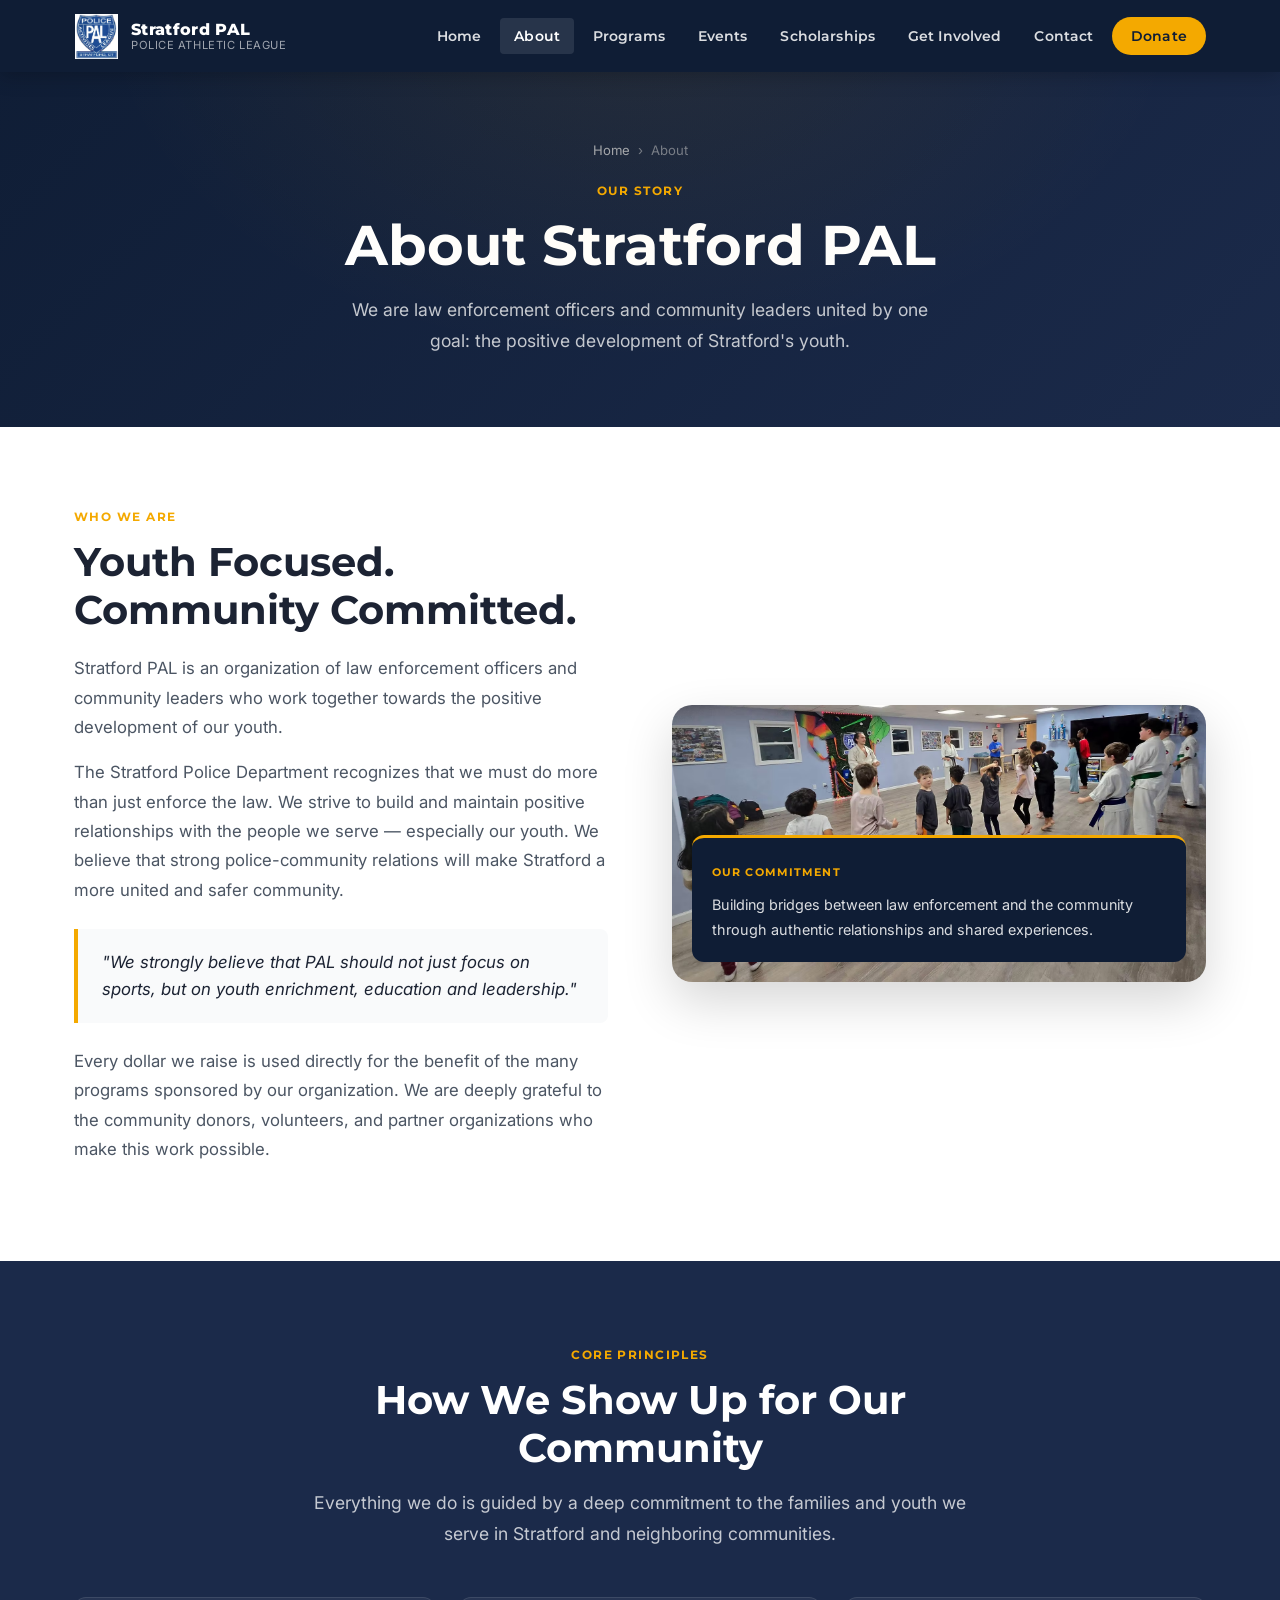
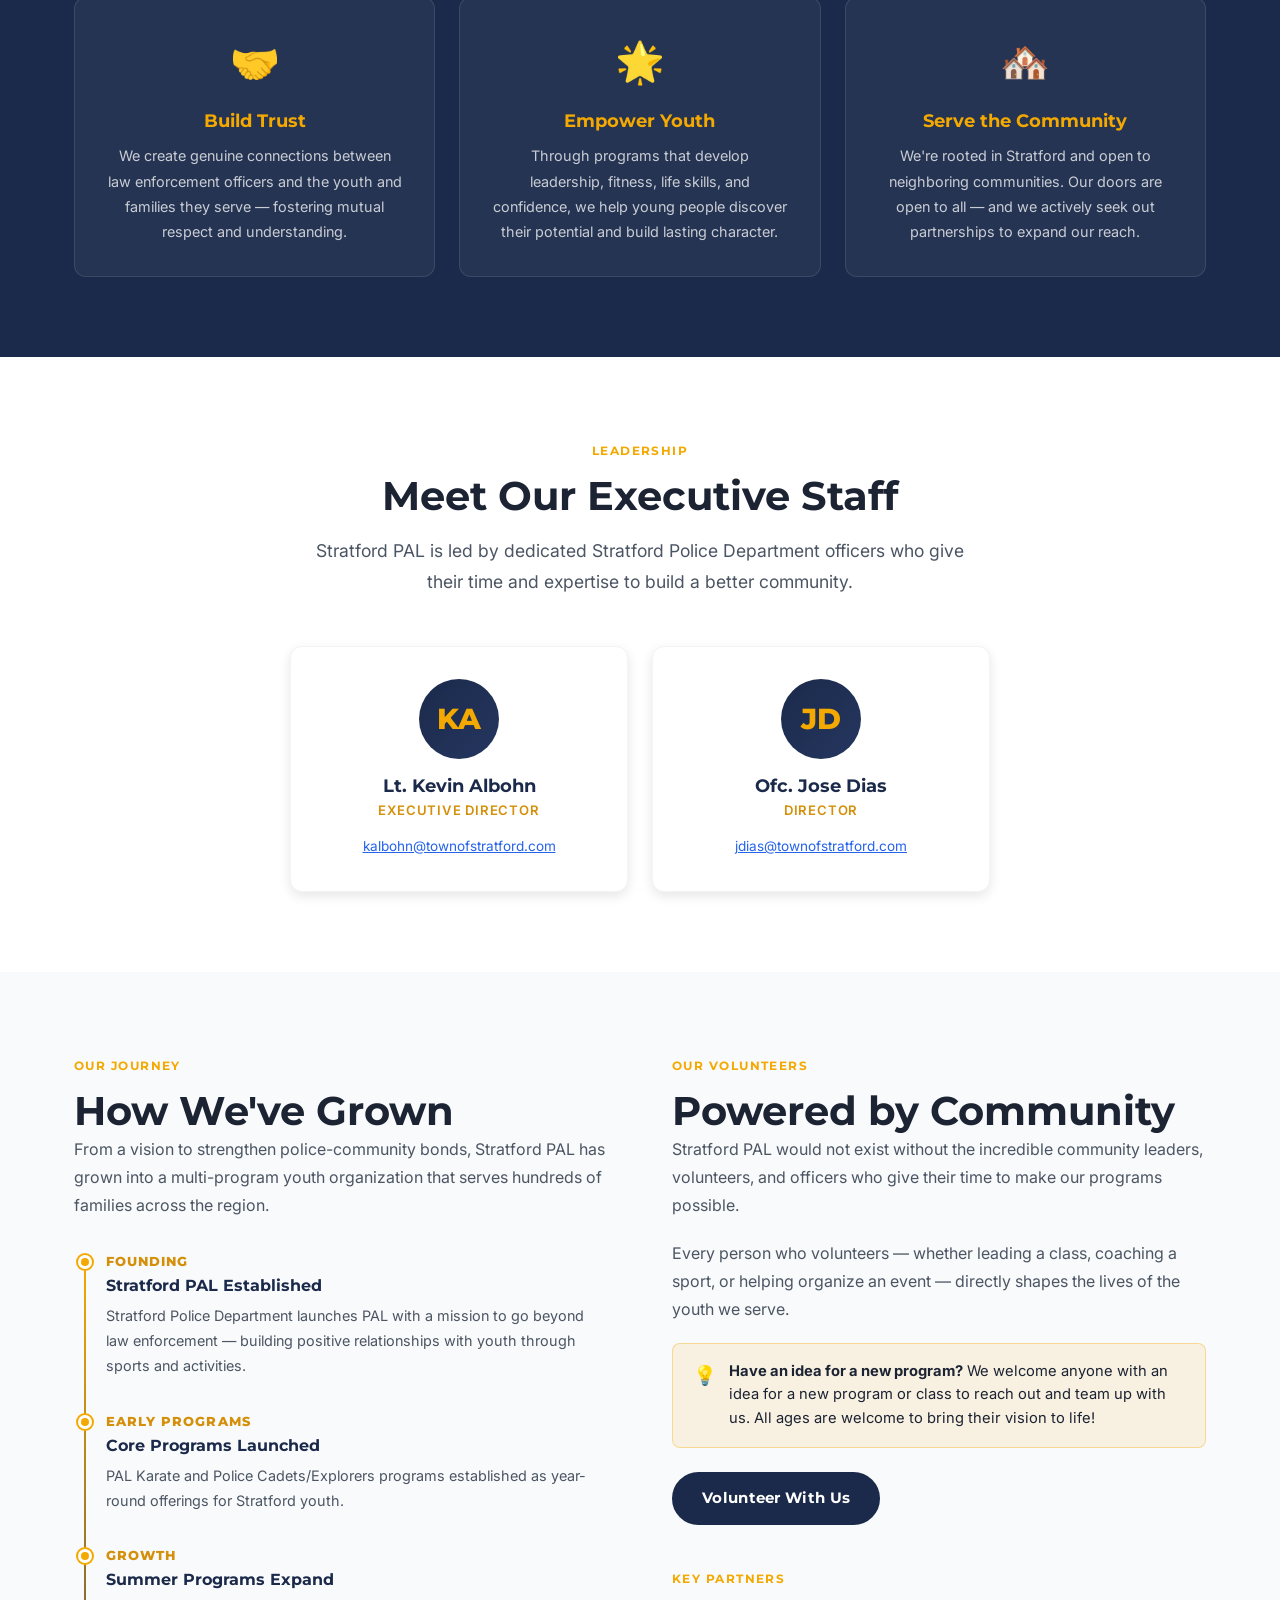
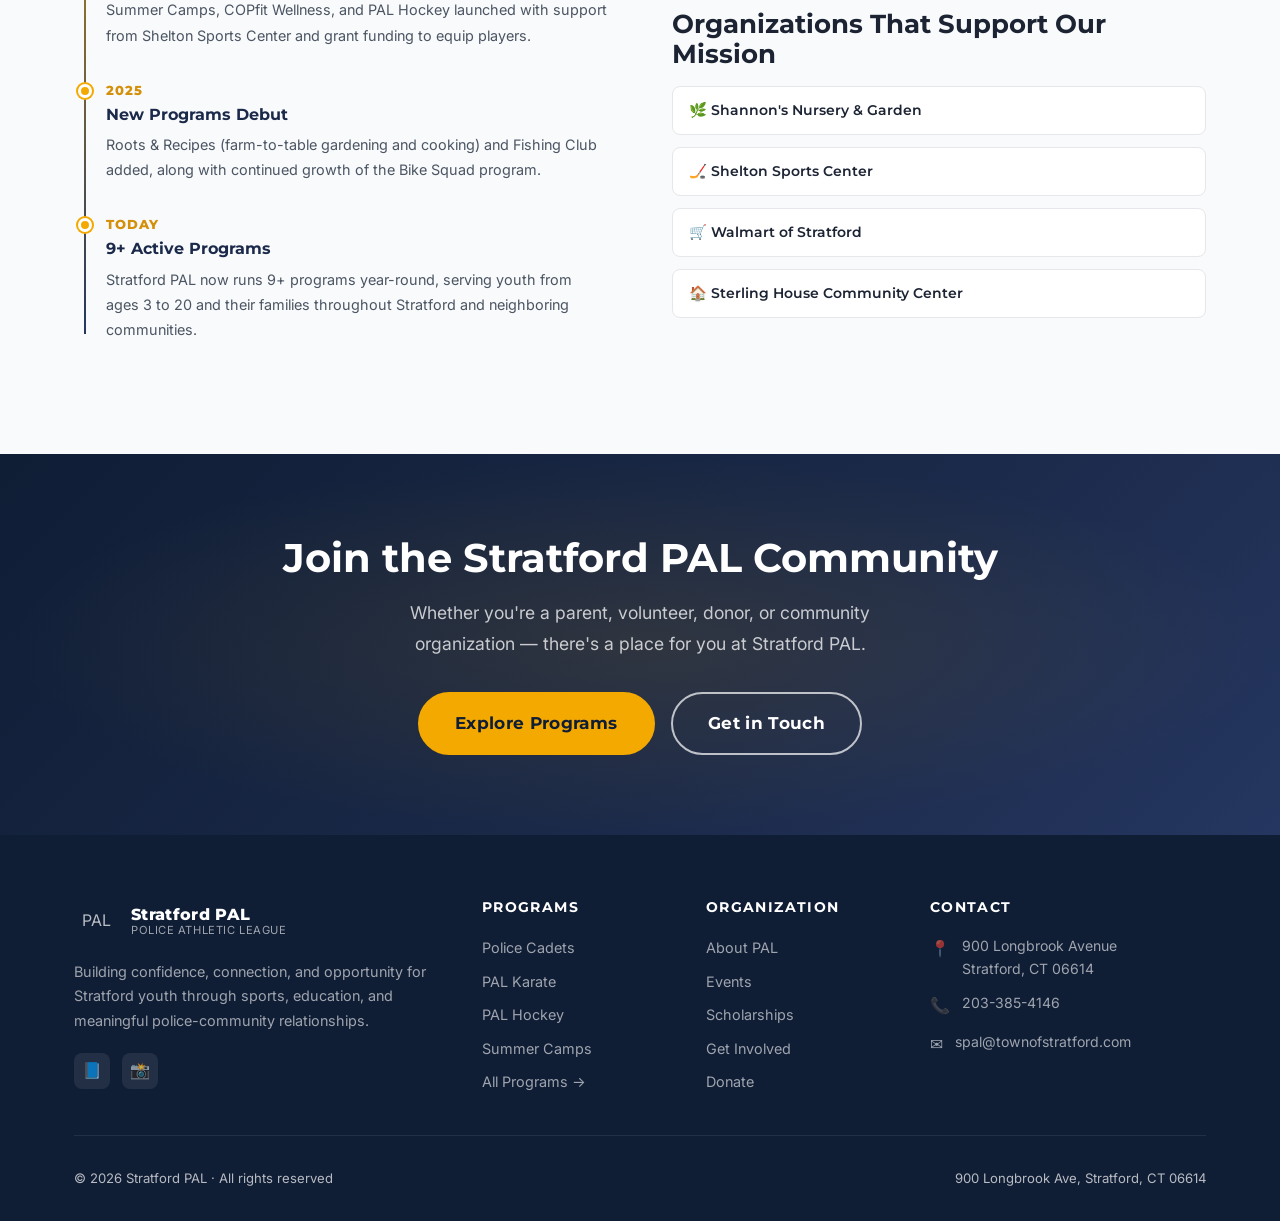
==== commit 55c704e5: "Add official PAL shield logo to navigation and branding - Replace text 'PAL' badge with official pol" ====
--- a/about.html
+++ b/about.html
@@ -74,8 +74,10 @@
   <nav class="nav" role="navigation" aria-label="Main navigation">
     <div class="container">
       <div class="nav-inner">
-        <a href="index.html" class="nav-logo">
-          <div class="nav-logo-badge">PAL</div>
+        <a href="index.html" class="nav-logo" aria-label="Stratford PAL Home">
+          <div class="nav-logo-badge">
+            <img src="assets/images/pal-shield-logo.png" alt="Stratford PAL Shield" />
+          </div>
           <div class="nav-logo-text">
             <span class="nav-logo-name">Stratford PAL</span>
             <span class="nav-logo-sub">Police Athletic League</span>
--- a/css/styles.css
+++ b/css/styles.css
@@ -275,19 +275,17 @@
   text-decoration: none;
 }
 .nav-logo-badge {
-  width: 42px;
-  height: 42px;
-  background: var(--gold);
-  border-radius: var(--radius-md);
+  width: 45px;
+  height: 45px;
   display: flex;
   align-items: center;
   justify-content: center;
-  font-family: var(--font-head);
-  font-weight: 900;
-  font-size: 1rem;
-  color: var(--navy-dark);
-  letter-spacing: -0.02em;
   flex-shrink: 0;
+}
+.nav-logo-badge img {
+  width: 100%;
+  height: 100%;
+  object-fit: contain;
 }
 .nav-logo-text {
   display: flex;
